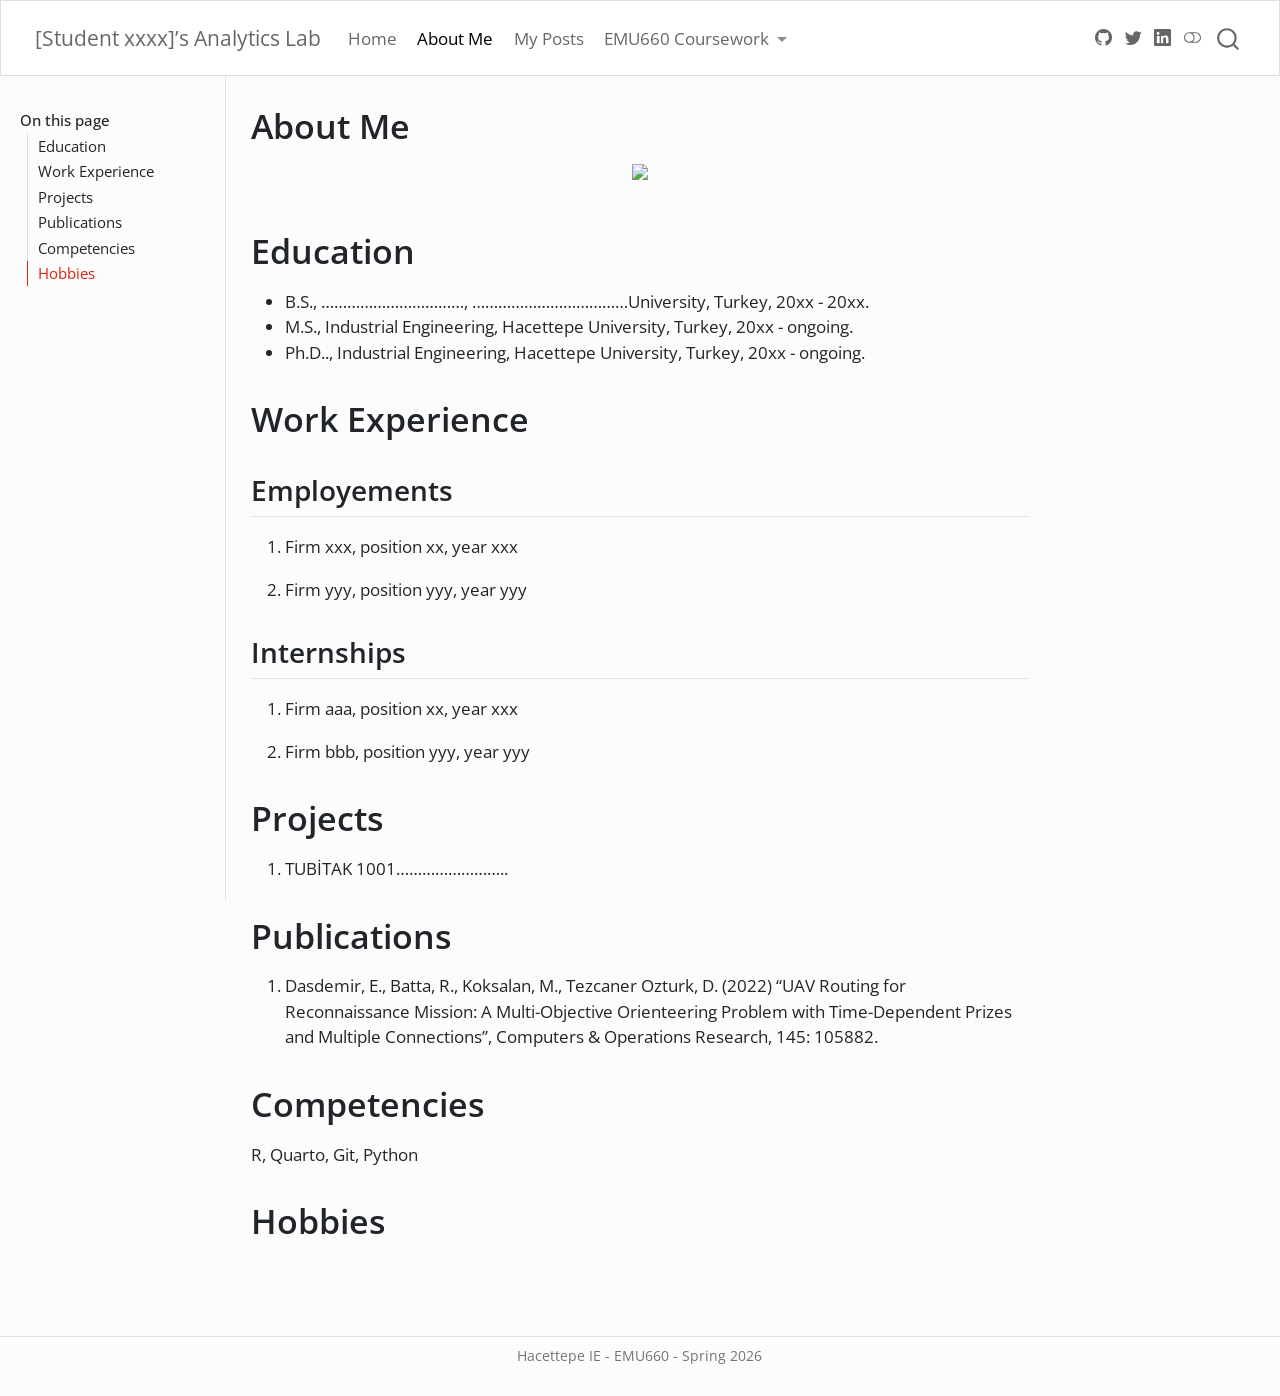
==== docs/about.html @ 0a6770cc "initial website render" ====
<!DOCTYPE html>
<html xmlns="http://www.w3.org/1999/xhtml" lang="en" xml:lang="en"><head>

<meta charset="utf-8">
<meta name="generator" content="quarto-1.8.25">

<meta name="viewport" content="width=device-width, initial-scale=1.0, user-scalable=yes">


<title>About Me – [Student xxxx]’s Analytics Lab</title>
<style>
code{white-space: pre-wrap;}
span.smallcaps{font-variant: small-caps;}
div.columns{display: flex; gap: min(4vw, 1.5em);}
div.column{flex: auto; overflow-x: auto;}
div.hanging-indent{margin-left: 1.5em; text-indent: -1.5em;}
ul.task-list{list-style: none;}
ul.task-list li input[type="checkbox"] {
  width: 0.8em;
  margin: 0 0.8em 0.2em -1em; /* quarto-specific, see https://github.com/quarto-dev/quarto-cli/issues/4556 */ 
  vertical-align: middle;
}
</style>


<script src="site_libs/quarto-nav/quarto-nav.js"></script>
<script src="site_libs/quarto-nav/headroom.min.js"></script>
<script src="site_libs/clipboard/clipboard.min.js"></script>
<script src="site_libs/quarto-search/autocomplete.umd.js"></script>
<script src="site_libs/quarto-search/fuse.min.js"></script>
<script src="site_libs/quarto-search/quarto-search.js"></script>
<meta name="quarto:offset" content="./">
<script src="site_libs/quarto-html/quarto.js" type="module"></script>
<script src="site_libs/quarto-html/tabsets/tabsets.js" type="module"></script>
<script src="site_libs/quarto-html/axe/axe-check.js" type="module"></script>
<script src="site_libs/quarto-html/popper.min.js"></script>
<script src="site_libs/quarto-html/tippy.umd.min.js"></script>
<script src="site_libs/quarto-html/anchor.min.js"></script>
<link href="site_libs/quarto-html/tippy.css" rel="stylesheet">
<link href="site_libs/quarto-html/quarto-syntax-highlighting-7b89279ff1a6dce999919e0e67d4d9ec.css" rel="stylesheet" class="quarto-color-scheme" id="quarto-text-highlighting-styles">
<link href="site_libs/quarto-html/quarto-syntax-highlighting-dark-707d8167ce6003fca903bfe2be84ab7f.css" rel="stylesheet" class="quarto-color-scheme quarto-color-alternate" id="quarto-text-highlighting-styles">
<link href="site_libs/quarto-html/quarto-syntax-highlighting-7b89279ff1a6dce999919e0e67d4d9ec.css" rel="stylesheet" class="quarto-color-scheme-extra" id="quarto-text-highlighting-styles">
<script src="site_libs/bootstrap/bootstrap.min.js"></script>
<link href="site_libs/bootstrap/bootstrap-icons.css" rel="stylesheet">
<link href="site_libs/bootstrap/bootstrap-b09ffb0c710b10090e35f4f5c8599541.min.css" rel="stylesheet" append-hash="true" class="quarto-color-scheme" id="quarto-bootstrap" data-mode="light">
<link href="site_libs/bootstrap/bootstrap-dark-5b22ffe13dd2aa798062e3956142f8dd.min.css" rel="stylesheet" append-hash="true" class="quarto-color-scheme quarto-color-alternate" id="quarto-bootstrap" data-mode="dark">
<link href="site_libs/bootstrap/bootstrap-b09ffb0c710b10090e35f4f5c8599541.min.css" rel="stylesheet" append-hash="true" class="quarto-color-scheme-extra" id="quarto-bootstrap" data-mode="light">
<script id="quarto-search-options" type="application/json">{
  "location": "navbar",
  "copy-button": false,
  "collapse-after": 3,
  "panel-placement": "end",
  "type": "overlay",
  "limit": 50,
  "keyboard-shortcut": [
    "f",
    "/",
    "s"
  ],
  "show-item-context": false,
  "language": {
    "search-no-results-text": "No results",
    "search-matching-documents-text": "matching documents",
    "search-copy-link-title": "Copy link to search",
    "search-hide-matches-text": "Hide additional matches",
    "search-more-match-text": "more match in this document",
    "search-more-matches-text": "more matches in this document",
    "search-clear-button-title": "Clear",
    "search-text-placeholder": "",
    "search-detached-cancel-button-title": "Cancel",
    "search-submit-button-title": "Submit",
    "search-label": "Search"
  }
}</script>


<link rel="stylesheet" href="styles.css">
</head>

<body class="docked nav-fixed quarto-light"><script id="quarto-html-before-body" type="application/javascript">
    const toggleBodyColorMode = (bsSheetEl) => {
      const mode = bsSheetEl.getAttribute("data-mode");
      const bodyEl = window.document.querySelector("body");
      if (mode === "dark") {
        bodyEl.classList.add("quarto-dark");
        bodyEl.classList.remove("quarto-light");
      } else {
        bodyEl.classList.add("quarto-light");
        bodyEl.classList.remove("quarto-dark");
      }
    }
    const toggleBodyColorPrimary = () => {
      const bsSheetEl = window.document.querySelector("link#quarto-bootstrap:not([rel=disabled-stylesheet])");
      if (bsSheetEl) {
        toggleBodyColorMode(bsSheetEl);
      }
    }
    const setColorSchemeToggle = (alternate) => {
      const toggles = window.document.querySelectorAll('.quarto-color-scheme-toggle');
      for (let i=0; i < toggles.length; i++) {
        const toggle = toggles[i];
        if (toggle) {
          if (alternate) {
            toggle.classList.add("alternate");
          } else {
            toggle.classList.remove("alternate");
          }
        }
      }
    };
    const toggleColorMode = (alternate) => {
      // Switch the stylesheets
      const primaryStylesheets = window.document.querySelectorAll('link.quarto-color-scheme:not(.quarto-color-alternate)');
      const alternateStylesheets = window.document.querySelectorAll('link.quarto-color-scheme.quarto-color-alternate');
      manageTransitions('#quarto-margin-sidebar .nav-link', false);
      if (alternate) {
        // note: dark is layered on light, we don't disable primary!
        enableStylesheet(alternateStylesheets);
        for (const sheetNode of alternateStylesheets) {
          if (sheetNode.id === "quarto-bootstrap") {
            toggleBodyColorMode(sheetNode);
          }
        }
      } else {
        disableStylesheet(alternateStylesheets);
        enableStylesheet(primaryStylesheets)
        toggleBodyColorPrimary();
      }
      manageTransitions('#quarto-margin-sidebar .nav-link', true);
      // Switch the toggles
      setColorSchemeToggle(alternate)
      // Hack to workaround the fact that safari doesn't
      // properly recolor the scrollbar when toggling (#1455)
      if (navigator.userAgent.indexOf('Safari') > 0 && navigator.userAgent.indexOf('Chrome') == -1) {
        manageTransitions("body", false);
        window.scrollTo(0, 1);
        setTimeout(() => {
          window.scrollTo(0, 0);
          manageTransitions("body", true);
        }, 40);
      }
    }
    const disableStylesheet = (stylesheets) => {
      for (let i=0; i < stylesheets.length; i++) {
        const stylesheet = stylesheets[i];
        stylesheet.rel = 'disabled-stylesheet';
      }
    }
    const enableStylesheet = (stylesheets) => {
      for (let i=0; i < stylesheets.length; i++) {
        const stylesheet = stylesheets[i];
        if(stylesheet.rel !== 'stylesheet') { // for Chrome, which will still FOUC without this check
          stylesheet.rel = 'stylesheet';
        }
      }
    }
    const manageTransitions = (selector, allowTransitions) => {
      const els = window.document.querySelectorAll(selector);
      for (let i=0; i < els.length; i++) {
        const el = els[i];
        if (allowTransitions) {
          el.classList.remove('notransition');
        } else {
          el.classList.add('notransition');
        }
      }
    }
    const isFileUrl = () => {
      return window.location.protocol === 'file:';
    }
    const hasAlternateSentinel = () => {
      let styleSentinel = getColorSchemeSentinel();
      if (styleSentinel !== null) {
        return styleSentinel === "alternate";
      } else {
        return false;
      }
    }
    const setStyleSentinel = (alternate) => {
      const value = alternate ? "alternate" : "default";
      if (!isFileUrl()) {
        window.localStorage.setItem("quarto-color-scheme", value);
      } else {
        localAlternateSentinel = value;
      }
    }
    const getColorSchemeSentinel = () => {
      if (!isFileUrl()) {
        const storageValue = window.localStorage.getItem("quarto-color-scheme");
        return storageValue != null ? storageValue : localAlternateSentinel;
      } else {
        return localAlternateSentinel;
      }
    }
    const toggleGiscusIfUsed = (isAlternate, darkModeDefault) => {
      const baseTheme = document.querySelector('#giscus-base-theme')?.value ?? 'light';
      const alternateTheme = document.querySelector('#giscus-alt-theme')?.value ?? 'dark';
      let newTheme = '';
      if(authorPrefersDark) {
        newTheme = isAlternate ? baseTheme : alternateTheme;
      } else {
        newTheme = isAlternate ? alternateTheme : baseTheme;
      }
      const changeGiscusTheme = () => {
        // From: https://github.com/giscus/giscus/issues/336
        const sendMessage = (message) => {
          const iframe = document.querySelector('iframe.giscus-frame');
          if (!iframe) return;
          iframe.contentWindow.postMessage({ giscus: message }, 'https://giscus.app');
        }
        sendMessage({
          setConfig: {
            theme: newTheme
          }
        });
      }
      const isGiscussLoaded = window.document.querySelector('iframe.giscus-frame') !== null;
      if (isGiscussLoaded) {
        changeGiscusTheme();
      }
    };
    const authorPrefersDark = false;
    const darkModeDefault = authorPrefersDark;
      document.querySelector('link#quarto-text-highlighting-styles.quarto-color-scheme-extra').rel = 'disabled-stylesheet';
      document.querySelector('link#quarto-bootstrap.quarto-color-scheme-extra').rel = 'disabled-stylesheet';
    let localAlternateSentinel = darkModeDefault ? 'alternate' : 'default';
    // Dark / light mode switch
    window.quartoToggleColorScheme = () => {
      // Read the current dark / light value
      let toAlternate = !hasAlternateSentinel();
      toggleColorMode(toAlternate);
      setStyleSentinel(toAlternate);
      toggleGiscusIfUsed(toAlternate, darkModeDefault);
      window.dispatchEvent(new Event('resize'));
    };
    // Switch to dark mode if need be
    if (hasAlternateSentinel()) {
      toggleColorMode(true);
    } else {
      toggleColorMode(false);
    }
  </script>

<div id="quarto-search-results"></div>
  <header id="quarto-header" class="headroom fixed-top">
    <nav class="navbar navbar-expand-lg " data-bs-theme="dark">
      <div class="navbar-container container-fluid">
      <div class="navbar-brand-container mx-auto">
    <a href="./index.html" class="navbar-brand navbar-brand-logo">
    </a>
    <a class="navbar-brand" href="./index.html">
    <span class="navbar-title">[Student xxxx]’s Analytics Lab</span>
    </a>
  </div>
            <div id="quarto-search" class="" title="Search"></div>
          <button class="navbar-toggler" type="button" data-bs-toggle="collapse" data-bs-target="#navbarCollapse" aria-controls="navbarCollapse" role="menu" aria-expanded="false" aria-label="Toggle navigation" onclick="if (window.quartoToggleHeadroom) { window.quartoToggleHeadroom(); }">
  <span class="navbar-toggler-icon"></span>
</button>
          <div class="collapse navbar-collapse" id="navbarCollapse">
            <ul class="navbar-nav navbar-nav-scroll me-auto">
  <li class="nav-item">
    <a class="nav-link" href="./index.html"> 
<span class="menu-text">Home</span></a>
  </li>  
  <li class="nav-item">
    <a class="nav-link active" href="./about.html" aria-current="page"> 
<span class="menu-text">About Me</span></a>
  </li>  
  <li class="nav-item">
    <a class="nav-link" href="./posts.html"> 
<span class="menu-text">My Posts</span></a>
  </li>  
  <li class="nav-item dropdown ">
    <a class="nav-link dropdown-toggle" href="#" id="nav-menu-emu660-coursework" role="link" data-bs-toggle="dropdown" aria-expanded="false">
 <span class="menu-text">EMU660 Coursework</span>
    </a>
    <ul class="dropdown-menu" aria-labelledby="nav-menu-emu660-coursework">    
        <li>
    <a class="dropdown-item" href="./assignments.html">
 <span class="dropdown-text">Assignments</span></a>
  </li>  
        <li>
    <a class="dropdown-item" href="./project.html">
 <span class="dropdown-text">Project</span></a>
  </li>  
    </ul>
  </li>
</ul>
          </div> <!-- /navcollapse -->
            <div class="quarto-navbar-tools tools-wide">
    <a href="https://twitter.com" title="" class="quarto-navigation-tool px-1" aria-label=""><i class="bi bi-github"></i></a>
    <a href="https://twitter.com" title="" class="quarto-navigation-tool px-1" aria-label=""><i class="bi bi-twitter"></i></a>
    <a href="https://linkedin.com" title="" class="quarto-navigation-tool px-1" aria-label=""><i class="bi bi-linkedin"></i></a>
  <a href="" class="quarto-color-scheme-toggle quarto-navigation-tool  px-1" onclick="window.quartoToggleColorScheme(); return false;" title="Toggle dark mode"><i class="bi"></i></a>
</div>
      </div> <!-- /container-fluid -->
    </nav>
</header>
<!-- content -->
<div id="quarto-content" class="quarto-container page-columns page-rows-contents page-layout-article page-navbar">
<!-- sidebar -->
  <nav id="quarto-sidebar" class="sidebar collapse collapse-horizontal quarto-sidebar-collapse-item sidebar-navigation docked overflow-auto">
    <nav id="TOC" role="doc-toc" class="toc-active">
    <h2 id="toc-title">On this page</h2>
   
  <ul>
  <li><a href="#education" id="toc-education" class="nav-link active" data-scroll-target="#education">Education</a></li>
  <li><a href="#work-experience" id="toc-work-experience" class="nav-link" data-scroll-target="#work-experience">Work Experience</a>
  <ul class="collapse">
  <li><a href="#employements" id="toc-employements" class="nav-link" data-scroll-target="#employements">Employements</a></li>
  <li><a href="#internships" id="toc-internships" class="nav-link" data-scroll-target="#internships">Internships</a></li>
  </ul></li>
  <li><a href="#projects" id="toc-projects" class="nav-link" data-scroll-target="#projects">Projects</a></li>
  <li><a href="#publications" id="toc-publications" class="nav-link" data-scroll-target="#publications">Publications</a></li>
  <li><a href="#competencies" id="toc-competencies" class="nav-link" data-scroll-target="#competencies">Competencies</a></li>
  <li><a href="#hobbies" id="toc-hobbies" class="nav-link" data-scroll-target="#hobbies">Hobbies</a></li>
  </ul>
</nav>
</nav>
<div id="quarto-sidebar-glass" class="quarto-sidebar-collapse-item" data-bs-toggle="collapse" data-bs-target=".quarto-sidebar-collapse-item"></div>
<!-- margin-sidebar -->
    <div id="quarto-margin-sidebar" class="sidebar margin-sidebar zindex-bottom">
    </div>
<!-- main -->
<main class="content" id="quarto-document-content">


<header id="title-block-header" class="quarto-title-block default">
<div class="quarto-title">
<h1 class="title">About Me</h1>
</div>



<div class="quarto-title-meta">

    
  
    
  </div>
  


</header>


<div class="quarto-figure quarto-figure-center">
<figure class="figure">
<p><img src="assets/images/vesikalik.jpeg" class="img-fluid quarto-figure quarto-figure-center figure-img"></p>
</figure>
</div>
<section id="education" class="level1">
<h1>Education</h1>
<ul>
<li>B.S., ……………………………, ………………………………University, Turkey, 20xx - 20xx.</li>
<li>M.S., Industrial Engineering, Hacettepe University, Turkey, 20xx - ongoing.</li>
<li>Ph.D.., Industrial Engineering, Hacettepe University, Turkey, 20xx - ongoing.</li>
</ul>
</section>
<section id="work-experience" class="level1">
<h1>Work Experience</h1>
<section id="employements" class="level2">
<h2 class="anchored" data-anchor-id="employements">Employements</h2>
<ol type="1">
<li><p>Firm xxx, position xx, year xxx</p></li>
<li><p>Firm yyy, position yyy, year yyy</p></li>
</ol>
</section>
<section id="internships" class="level2">
<h2 class="anchored" data-anchor-id="internships">Internships</h2>
<ol type="1">
<li><p>Firm aaa, position xx, year xxx</p></li>
<li><p>Firm bbb, position yyy, year yyy</p></li>
</ol>
</section>
</section>
<section id="projects" class="level1">
<h1>Projects</h1>
<ol type="1">
<li>TUBİTAK 1001……………………..</li>
</ol>
</section>
<section id="publications" class="level1">
<h1>Publications</h1>
<ol type="1">
<li>Dasdemir, E., Batta, R., Koksalan, M., Tezcaner Ozturk, D. (2022) “UAV Routing for Reconnaissance Mission: A Multi-Objective Orienteering Problem with Time-Dependent Prizes and Multiple Connections”, Computers &amp; Operations Research, 145: 105882.</li>
</ol>
</section>
<section id="competencies" class="level1">
<h1>Competencies</h1>
<p>R, Quarto, Git, Python</p>
</section>
<section id="hobbies" class="level1">
<h1>Hobbies</h1>


</section>

<a onclick="window.scrollTo(0, 0); return false;" role="button" id="quarto-back-to-top"><i class="bi bi-arrow-up"></i> Back to top</a></main> <!-- /main -->
<script id="quarto-html-after-body" type="application/javascript">
  window.document.addEventListener("DOMContentLoaded", function (event) {
    // Ensure there is a toggle, if there isn't float one in the top right
    if (window.document.querySelector('.quarto-color-scheme-toggle') === null) {
      const a = window.document.createElement('a');
      a.classList.add('top-right');
      a.classList.add('quarto-color-scheme-toggle');
      a.href = "";
      a.onclick = function() { try { window.quartoToggleColorScheme(); } catch {} return false; };
      const i = window.document.createElement("i");
      i.classList.add('bi');
      a.appendChild(i);
      window.document.body.appendChild(a);
    }
    setColorSchemeToggle(hasAlternateSentinel())
    const icon = "";
    const anchorJS = new window.AnchorJS();
    anchorJS.options = {
      placement: 'right',
      icon: icon
    };
    anchorJS.add('.anchored');
    const isCodeAnnotation = (el) => {
      for (const clz of el.classList) {
        if (clz.startsWith('code-annotation-')) {                     
          return true;
        }
      }
      return false;
    }
    const onCopySuccess = function(e) {
      // button target
      const button = e.trigger;
      // don't keep focus
      button.blur();
      // flash "checked"
      button.classList.add('code-copy-button-checked');
      var currentTitle = button.getAttribute("title");
      button.setAttribute("title", "Copied!");
      let tooltip;
      if (window.bootstrap) {
        button.setAttribute("data-bs-toggle", "tooltip");
        button.setAttribute("data-bs-placement", "left");
        button.setAttribute("data-bs-title", "Copied!");
        tooltip = new bootstrap.Tooltip(button, 
          { trigger: "manual", 
            customClass: "code-copy-button-tooltip",
            offset: [0, -8]});
        tooltip.show();    
      }
      setTimeout(function() {
        if (tooltip) {
          tooltip.hide();
          button.removeAttribute("data-bs-title");
          button.removeAttribute("data-bs-toggle");
          button.removeAttribute("data-bs-placement");
        }
        button.setAttribute("title", currentTitle);
        button.classList.remove('code-copy-button-checked');
      }, 1000);
      // clear code selection
      e.clearSelection();
    }
    const getTextToCopy = function(trigger) {
      const outerScaffold = trigger.parentElement.cloneNode(true);
      const codeEl = outerScaffold.querySelector('code');
      for (const childEl of codeEl.children) {
        if (isCodeAnnotation(childEl)) {
          childEl.remove();
        }
      }
      return codeEl.innerText;
    }
    const clipboard = new window.ClipboardJS('.code-copy-button:not([data-in-quarto-modal])', {
      text: getTextToCopy
    });
    clipboard.on('success', onCopySuccess);
    if (window.document.getElementById('quarto-embedded-source-code-modal')) {
      const clipboardModal = new window.ClipboardJS('.code-copy-button[data-in-quarto-modal]', {
        text: getTextToCopy,
        container: window.document.getElementById('quarto-embedded-source-code-modal')
      });
      clipboardModal.on('success', onCopySuccess);
    }
      var localhostRegex = new RegExp(/^(?:http|https):\/\/localhost\:?[0-9]*\//);
      var mailtoRegex = new RegExp(/^mailto:/);
        var filterRegex = new RegExp('/' + window.location.host + '/');
      var isInternal = (href) => {
          return filterRegex.test(href) || localhostRegex.test(href) || mailtoRegex.test(href);
      }
      // Inspect non-navigation links and adorn them if external
     var links = window.document.querySelectorAll('a[href]:not(.nav-link):not(.navbar-brand):not(.toc-action):not(.sidebar-link):not(.sidebar-item-toggle):not(.pagination-link):not(.no-external):not([aria-hidden]):not(.dropdown-item):not(.quarto-navigation-tool):not(.about-link)');
      for (var i=0; i<links.length; i++) {
        const link = links[i];
        if (!isInternal(link.href)) {
          // undo the damage that might have been done by quarto-nav.js in the case of
          // links that we want to consider external
          if (link.dataset.originalHref !== undefined) {
            link.href = link.dataset.originalHref;
          }
        }
      }
    function tippyHover(el, contentFn, onTriggerFn, onUntriggerFn) {
      const config = {
        allowHTML: true,
        maxWidth: 500,
        delay: 100,
        arrow: false,
        appendTo: function(el) {
            return el.parentElement;
        },
        interactive: true,
        interactiveBorder: 10,
        theme: 'quarto',
        placement: 'bottom-start',
      };
      if (contentFn) {
        config.content = contentFn;
      }
      if (onTriggerFn) {
        config.onTrigger = onTriggerFn;
      }
      if (onUntriggerFn) {
        config.onUntrigger = onUntriggerFn;
      }
      window.tippy(el, config); 
    }
    const noterefs = window.document.querySelectorAll('a[role="doc-noteref"]');
    for (var i=0; i<noterefs.length; i++) {
      const ref = noterefs[i];
      tippyHover(ref, function() {
        // use id or data attribute instead here
        let href = ref.getAttribute('data-footnote-href') || ref.getAttribute('href');
        try { href = new URL(href).hash; } catch {}
        const id = href.replace(/^#\/?/, "");
        const note = window.document.getElementById(id);
        if (note) {
          return note.innerHTML;
        } else {
          return "";
        }
      });
    }
    const xrefs = window.document.querySelectorAll('a.quarto-xref');
    const processXRef = (id, note) => {
      // Strip column container classes
      const stripColumnClz = (el) => {
        el.classList.remove("page-full", "page-columns");
        if (el.children) {
          for (const child of el.children) {
            stripColumnClz(child);
          }
        }
      }
      stripColumnClz(note)
      if (id === null || id.startsWith('sec-')) {
        // Special case sections, only their first couple elements
        const container = document.createElement("div");
        if (note.children && note.children.length > 2) {
          container.appendChild(note.children[0].cloneNode(true));
          for (let i = 1; i < note.children.length; i++) {
            const child = note.children[i];
            if (child.tagName === "P" && child.innerText === "") {
              continue;
            } else {
              container.appendChild(child.cloneNode(true));
              break;
            }
          }
          if (window.Quarto?.typesetMath) {
            window.Quarto.typesetMath(container);
          }
          return container.innerHTML
        } else {
          if (window.Quarto?.typesetMath) {
            window.Quarto.typesetMath(note);
          }
          return note.innerHTML;
        }
      } else {
        // Remove any anchor links if they are present
        const anchorLink = note.querySelector('a.anchorjs-link');
        if (anchorLink) {
          anchorLink.remove();
        }
        if (window.Quarto?.typesetMath) {
          window.Quarto.typesetMath(note);
        }
        if (note.classList.contains("callout")) {
          return note.outerHTML;
        } else {
          return note.innerHTML;
        }
      }
    }
    for (var i=0; i<xrefs.length; i++) {
      const xref = xrefs[i];
      tippyHover(xref, undefined, function(instance) {
        instance.disable();
        let url = xref.getAttribute('href');
        let hash = undefined; 
        if (url.startsWith('#')) {
          hash = url;
        } else {
          try { hash = new URL(url).hash; } catch {}
        }
        if (hash) {
          const id = hash.replace(/^#\/?/, "");
          const note = window.document.getElementById(id);
          if (note !== null) {
            try {
              const html = processXRef(id, note.cloneNode(true));
              instance.setContent(html);
            } finally {
              instance.enable();
              instance.show();
            }
          } else {
            // See if we can fetch this
            fetch(url.split('#')[0])
            .then(res => res.text())
            .then(html => {
              const parser = new DOMParser();
              const htmlDoc = parser.parseFromString(html, "text/html");
              const note = htmlDoc.getElementById(id);
              if (note !== null) {
                const html = processXRef(id, note);
                instance.setContent(html);
              } 
            }).finally(() => {
              instance.enable();
              instance.show();
            });
          }
        } else {
          // See if we can fetch a full url (with no hash to target)
          // This is a special case and we should probably do some content thinning / targeting
          fetch(url)
          .then(res => res.text())
          .then(html => {
            const parser = new DOMParser();
            const htmlDoc = parser.parseFromString(html, "text/html");
            const note = htmlDoc.querySelector('main.content');
            if (note !== null) {
              // This should only happen for chapter cross references
              // (since there is no id in the URL)
              // remove the first header
              if (note.children.length > 0 && note.children[0].tagName === "HEADER") {
                note.children[0].remove();
              }
              const html = processXRef(null, note);
              instance.setContent(html);
            } 
          }).finally(() => {
            instance.enable();
            instance.show();
          });
        }
      }, function(instance) {
      });
    }
        let selectedAnnoteEl;
        const selectorForAnnotation = ( cell, annotation) => {
          let cellAttr = 'data-code-cell="' + cell + '"';
          let lineAttr = 'data-code-annotation="' +  annotation + '"';
          const selector = 'span[' + cellAttr + '][' + lineAttr + ']';
          return selector;
        }
        const selectCodeLines = (annoteEl) => {
          const doc = window.document;
          const targetCell = annoteEl.getAttribute("data-target-cell");
          const targetAnnotation = annoteEl.getAttribute("data-target-annotation");
          const annoteSpan = window.document.querySelector(selectorForAnnotation(targetCell, targetAnnotation));
          const lines = annoteSpan.getAttribute("data-code-lines").split(",");
          const lineIds = lines.map((line) => {
            return targetCell + "-" + line;
          })
          let top = null;
          let height = null;
          let parent = null;
          if (lineIds.length > 0) {
              //compute the position of the single el (top and bottom and make a div)
              const el = window.document.getElementById(lineIds[0]);
              top = el.offsetTop;
              height = el.offsetHeight;
              parent = el.parentElement.parentElement;
            if (lineIds.length > 1) {
              const lastEl = window.document.getElementById(lineIds[lineIds.length - 1]);
              const bottom = lastEl.offsetTop + lastEl.offsetHeight;
              height = bottom - top;
            }
            if (top !== null && height !== null && parent !== null) {
              // cook up a div (if necessary) and position it 
              let div = window.document.getElementById("code-annotation-line-highlight");
              if (div === null) {
                div = window.document.createElement("div");
                div.setAttribute("id", "code-annotation-line-highlight");
                div.style.position = 'absolute';
                parent.appendChild(div);
              }
              div.style.top = top - 2 + "px";
              div.style.height = height + 4 + "px";
              div.style.left = 0;
              let gutterDiv = window.document.getElementById("code-annotation-line-highlight-gutter");
              if (gutterDiv === null) {
                gutterDiv = window.document.createElement("div");
                gutterDiv.setAttribute("id", "code-annotation-line-highlight-gutter");
                gutterDiv.style.position = 'absolute';
                const codeCell = window.document.getElementById(targetCell);
                const gutter = codeCell.querySelector('.code-annotation-gutter');
                gutter.appendChild(gutterDiv);
              }
              gutterDiv.style.top = top - 2 + "px";
              gutterDiv.style.height = height + 4 + "px";
            }
            selectedAnnoteEl = annoteEl;
          }
        };
        const unselectCodeLines = () => {
          const elementsIds = ["code-annotation-line-highlight", "code-annotation-line-highlight-gutter"];
          elementsIds.forEach((elId) => {
            const div = window.document.getElementById(elId);
            if (div) {
              div.remove();
            }
          });
          selectedAnnoteEl = undefined;
        };
          // Handle positioning of the toggle
      window.addEventListener(
        "resize",
        throttle(() => {
          elRect = undefined;
          if (selectedAnnoteEl) {
            selectCodeLines(selectedAnnoteEl);
          }
        }, 10)
      );
      function throttle(fn, ms) {
      let throttle = false;
      let timer;
        return (...args) => {
          if(!throttle) { // first call gets through
              fn.apply(this, args);
              throttle = true;
          } else { // all the others get throttled
              if(timer) clearTimeout(timer); // cancel #2
              timer = setTimeout(() => {
                fn.apply(this, args);
                timer = throttle = false;
              }, ms);
          }
        };
      }
        // Attach click handler to the DT
        const annoteDls = window.document.querySelectorAll('dt[data-target-cell]');
        for (const annoteDlNode of annoteDls) {
          annoteDlNode.addEventListener('click', (event) => {
            const clickedEl = event.target;
            if (clickedEl !== selectedAnnoteEl) {
              unselectCodeLines();
              const activeEl = window.document.querySelector('dt[data-target-cell].code-annotation-active');
              if (activeEl) {
                activeEl.classList.remove('code-annotation-active');
              }
              selectCodeLines(clickedEl);
              clickedEl.classList.add('code-annotation-active');
            } else {
              // Unselect the line
              unselectCodeLines();
              clickedEl.classList.remove('code-annotation-active');
            }
          });
        }
    const findCites = (el) => {
      const parentEl = el.parentElement;
      if (parentEl) {
        const cites = parentEl.dataset.cites;
        if (cites) {
          return {
            el,
            cites: cites.split(' ')
          };
        } else {
          return findCites(el.parentElement)
        }
      } else {
        return undefined;
      }
    };
    var bibliorefs = window.document.querySelectorAll('a[role="doc-biblioref"]');
    for (var i=0; i<bibliorefs.length; i++) {
      const ref = bibliorefs[i];
      const citeInfo = findCites(ref);
      if (citeInfo) {
        tippyHover(citeInfo.el, function() {
          var popup = window.document.createElement('div');
          citeInfo.cites.forEach(function(cite) {
            var citeDiv = window.document.createElement('div');
            citeDiv.classList.add('hanging-indent');
            citeDiv.classList.add('csl-entry');
            var biblioDiv = window.document.getElementById('ref-' + cite);
            if (biblioDiv) {
              citeDiv.innerHTML = biblioDiv.innerHTML;
            }
            popup.appendChild(citeDiv);
          });
          return popup.innerHTML;
        });
      }
    }
  });
  </script>
</div> <!-- /content -->
<footer class="footer">
  <div class="nav-footer">
    <div class="nav-footer-left">
      &nbsp;
    </div>   
    <div class="nav-footer-center">
<p>Hacettepe IE - EMU660 - Spring 2026</p>
</div>
    <div class="nav-footer-right">
      &nbsp;
    </div>
  </div>
</footer>




</body></html>
---- docs/site_libs/quarto-html/quarto-syntax-highlighting-7b89279ff1a6dce999919e0e67d4d9ec.css ----
/* quarto syntax highlight colors */
:root {
  --quarto-hl-ot-color: #003B4F;
  --quarto-hl-at-color: #657422;
  --quarto-hl-ss-color: #20794D;
  --quarto-hl-an-color: #5E5E5E;
  --quarto-hl-fu-color: #4758AB;
  --quarto-hl-st-color: #20794D;
  --quarto-hl-cf-color: #003B4F;
  --quarto-hl-op-color: #5E5E5E;
  --quarto-hl-er-color: #AD0000;
  --quarto-hl-bn-color: #AD0000;
  --quarto-hl-al-color: #AD0000;
  --quarto-hl-va-color: #111111;
  --quarto-hl-bu-color: inherit;
  --quarto-hl-ex-color: inherit;
  --quarto-hl-pp-color: #AD0000;
  --quarto-hl-in-color: #5E5E5E;
  --quarto-hl-vs-color: #20794D;
  --quarto-hl-wa-color: #5E5E5E;
  --quarto-hl-do-color: #5E5E5E;
  --quarto-hl-im-color: #00769E;
  --quarto-hl-ch-color: #20794D;
  --quarto-hl-dt-color: #AD0000;
  --quarto-hl-fl-color: #AD0000;
  --quarto-hl-co-color: #5E5E5E;
  --quarto-hl-cv-color: #5E5E5E;
  --quarto-hl-cn-color: #8f5902;
  --quarto-hl-sc-color: #5E5E5E;
  --quarto-hl-dv-color: #AD0000;
  --quarto-hl-kw-color: #003B4F;
}

/* other quarto variables */
:root {
  --quarto-font-monospace: SFMono-Regular, Menlo, Monaco, Consolas, "Liberation Mono", "Courier New", monospace;
}

/* syntax highlight based on Pandoc's rules */
pre > code.sourceCode > span {
  color: #003B4F;
}

code.sourceCode > span {
  color: #003B4F;
}

div.sourceCode,
div.sourceCode pre.sourceCode {
  color: #003B4F;
}

/* Normal */
code span {
  color: #003B4F;
}

/* Alert */
code span.al {
  color: #AD0000;
  font-style: inherit;
}

/* Annotation */
code span.an {
  color: #5E5E5E;
  font-style: inherit;
}

/* Attribute */
code span.at {
  color: #657422;
  font-style: inherit;
}

/* BaseN */
code span.bn {
  color: #AD0000;
  font-style: inherit;
}

/* BuiltIn */
code span.bu {
  font-style: inherit;
}

/* ControlFlow */
code span.cf {
  color: #003B4F;
  font-weight: bold;
  font-style: inherit;
}

/* Char */
code span.ch {
  color: #20794D;
  font-style: inherit;
}

/* Constant */
code span.cn {
  color: #8f5902;
  font-style: inherit;
}

/* Comment */
code span.co {
  color: #5E5E5E;
  font-style: inherit;
}

/* CommentVar */
code span.cv {
  color: #5E5E5E;
  font-style: italic;
}

/* Documentation */
code span.do {
  color: #5E5E5E;
  font-style: italic;
}

/* DataType */
code span.dt {
  color: #AD0000;
  font-style: inherit;
}

/* DecVal */
code span.dv {
  color: #AD0000;
  font-style: inherit;
}

/* Error */
code span.er {
  color: #AD0000;
  font-style: inherit;
}

/* Extension */
code span.ex {
  font-style: inherit;
}

/* Float */
code span.fl {
  color: #AD0000;
  font-style: inherit;
}

/* Function */
code span.fu {
  color: #4758AB;
  font-style: inherit;
}

/* Import */
code span.im {
  color: #00769E;
  font-style: inherit;
}

/* Information */
code span.in {
  color: #5E5E5E;
  font-style: inherit;
}

/* Keyword */
code span.kw {
  color: #003B4F;
  font-weight: bold;
  font-style: inherit;
}

/* Operator */
code span.op {
  color: #5E5E5E;
  font-style: inherit;
}

/* Other */
code span.ot {
  color: #003B4F;
  font-style: inherit;
}

/* Preprocessor */
code span.pp {
  color: #AD0000;
  font-style: inherit;
}

/* SpecialChar */
code span.sc {
  color: #5E5E5E;
  font-style: inherit;
}

/* SpecialString */
code span.ss {
  color: #20794D;
  font-style: inherit;
}

/* String */
code span.st {
  color: #20794D;
  font-style: inherit;
}

/* Variable */
code span.va {
  color: #111111;
  font-style: inherit;
}

/* VerbatimString */
code span.vs {
  color: #20794D;
  font-style: inherit;
}

/* Warning */
code span.wa {
  color: #5E5E5E;
  font-style: italic;
}

.prevent-inlining {
  content: "</";
}

/*# sourceMappingURL=3944bc705cfaf4c80e56f77c5205168a.css.map */
---- docs/site_libs/quarto-html/quarto-syntax-highlighting-dark-707d8167ce6003fca903bfe2be84ab7f.css ----
/* quarto syntax highlight colors */
:root {
  --quarto-hl-al-color: #f07178;
  --quarto-hl-an-color: #d4d0ab;
  --quarto-hl-at-color: #00e0e0;
  --quarto-hl-bn-color: #d4d0ab;
  --quarto-hl-bu-color: #abe338;
  --quarto-hl-ch-color: #abe338;
  --quarto-hl-co-color: #f8f8f2;
  --quarto-hl-cv-color: #ffd700;
  --quarto-hl-cn-color: #ffd700;
  --quarto-hl-cf-color: #ffa07a;
  --quarto-hl-dt-color: #ffa07a;
  --quarto-hl-dv-color: #d4d0ab;
  --quarto-hl-do-color: #f8f8f2;
  --quarto-hl-er-color: #f07178;
  --quarto-hl-ex-color: #00e0e0;
  --quarto-hl-fl-color: #d4d0ab;
  --quarto-hl-fu-color: #ffa07a;
  --quarto-hl-im-color: #abe338;
  --quarto-hl-in-color: #d4d0ab;
  --quarto-hl-kw-color: #ffa07a;
  --quarto-hl-op-color: #ffa07a;
  --quarto-hl-ot-color: #00e0e0;
  --quarto-hl-pp-color: #dcc6e0;
  --quarto-hl-re-color: #00e0e0;
  --quarto-hl-sc-color: #abe338;
  --quarto-hl-ss-color: #abe338;
  --quarto-hl-st-color: #abe338;
  --quarto-hl-va-color: #00e0e0;
  --quarto-hl-vs-color: #abe338;
  --quarto-hl-wa-color: #dcc6e0;
}

/* other quarto variables */
:root {
  --quarto-font-monospace: SFMono-Regular, Menlo, Monaco, Consolas, "Liberation Mono", "Courier New", monospace;
}

/* syntax highlight based on Pandoc's rules */
pre > code.sourceCode > span {
  color: #f8f8f2;
}

code.sourceCode > span {
  color: #f8f8f2;
}

div.sourceCode,
div.sourceCode pre.sourceCode {
  color: #f8f8f2;
}

/* Normal */
code span {
  color: #f8f8f2;
}

/* Alert */
code span.al {
  color: #f07178;
}

/* Annotation */
code span.an {
  color: #d4d0ab;
}

/* Attribute */
code span.at {
  color: #00e0e0;
}

/* BaseN */
code span.bn {
  color: #d4d0ab;
}

/* BuiltIn */
code span.bu {
  color: #abe338;
}

/* ControlFlow */
code span.cf {
  font-weight: bold;
  color: #ffa07a;
}

/* Char */
code span.ch {
  color: #abe338;
}

/* Constant */
code span.cn {
  color: #ffd700;
}

/* Comment */
code span.co {
  font-style: italic;
  color: #f8f8f2;
}

/* CommentVar */
code span.cv {
  color: #ffd700;
}

/* Documentation */
code span.do {
  color: #f8f8f2;
}

/* DataType */
code span.dt {
  color: #ffa07a;
}

/* DecVal */
code span.dv {
  color: #d4d0ab;
}

/* Error */
code span.er {
  color: #f07178;
  text-decoration: underline;
}

/* Extension */
code span.ex {
  font-weight: bold;
  color: #00e0e0;
}

/* Float */
code span.fl {
  color: #d4d0ab;
}

/* Function */
code span.fu {
  color: #ffa07a;
}

/* Import */
code span.im {
  color: #abe338;
}

/* Information */
code span.in {
  color: #d4d0ab;
}

/* Keyword */
code span.kw {
  font-weight: bold;
  color: #ffa07a;
}

/* Operator */
code span.op {
  color: #ffa07a;
}

/* Other */
code span.ot {
  color: #00e0e0;
}

/* Preprocessor */
code span.pp {
  color: #dcc6e0;
}

/* RegionMarker */
code span.re {
  background-color: #f8f8f2;
  color: #00e0e0;
}

/* SpecialChar */
code span.sc {
  color: #abe338;
}

/* SpecialString */
code span.ss {
  color: #abe338;
}

/* String */
code span.st {
  color: #abe338;
}

/* Variable */
code span.va {
  color: #00e0e0;
}

/* VerbatimString */
code span.vs {
  color: #abe338;
}

/* Warning */
code span.wa {
  color: #dcc6e0;
}

.prevent-inlining {
  content: "</";
}

/*# sourceMappingURL=f5ab3bb6f5ded8da9f12dd3a91d3da26.css.map */
---- docs/site_libs/quarto-html/quarto-syntax-highlighting-7b89279ff1a6dce999919e0e67d4d9ec.css ----
/* quarto syntax highlight colors */
:root {
  --quarto-hl-ot-color: #003B4F;
  --quarto-hl-at-color: #657422;
  --quarto-hl-ss-color: #20794D;
  --quarto-hl-an-color: #5E5E5E;
  --quarto-hl-fu-color: #4758AB;
  --quarto-hl-st-color: #20794D;
  --quarto-hl-cf-color: #003B4F;
  --quarto-hl-op-color: #5E5E5E;
  --quarto-hl-er-color: #AD0000;
  --quarto-hl-bn-color: #AD0000;
  --quarto-hl-al-color: #AD0000;
  --quarto-hl-va-color: #111111;
  --quarto-hl-bu-color: inherit;
  --quarto-hl-ex-color: inherit;
  --quarto-hl-pp-color: #AD0000;
  --quarto-hl-in-color: #5E5E5E;
  --quarto-hl-vs-color: #20794D;
  --quarto-hl-wa-color: #5E5E5E;
  --quarto-hl-do-color: #5E5E5E;
  --quarto-hl-im-color: #00769E;
  --quarto-hl-ch-color: #20794D;
  --quarto-hl-dt-color: #AD0000;
  --quarto-hl-fl-color: #AD0000;
  --quarto-hl-co-color: #5E5E5E;
  --quarto-hl-cv-color: #5E5E5E;
  --quarto-hl-cn-color: #8f5902;
  --quarto-hl-sc-color: #5E5E5E;
  --quarto-hl-dv-color: #AD0000;
  --quarto-hl-kw-color: #003B4F;
}

/* other quarto variables */
:root {
  --quarto-font-monospace: SFMono-Regular, Menlo, Monaco, Consolas, "Liberation Mono", "Courier New", monospace;
}

/* syntax highlight based on Pandoc's rules */
pre > code.sourceCode > span {
  color: #003B4F;
}

code.sourceCode > span {
  color: #003B4F;
}

div.sourceCode,
div.sourceCode pre.sourceCode {
  color: #003B4F;
}

/* Normal */
code span {
  color: #003B4F;
}

/* Alert */
code span.al {
  color: #AD0000;
  font-style: inherit;
}

/* Annotation */
code span.an {
  color: #5E5E5E;
  font-style: inherit;
}

/* Attribute */
code span.at {
  color: #657422;
  font-style: inherit;
}

/* BaseN */
code span.bn {
  color: #AD0000;
  font-style: inherit;
}

/* BuiltIn */
code span.bu {
  font-style: inherit;
}

/* ControlFlow */
code span.cf {
  color: #003B4F;
  font-weight: bold;
  font-style: inherit;
}

/* Char */
code span.ch {
  color: #20794D;
  font-style: inherit;
}

/* Constant */
code span.cn {
  color: #8f5902;
  font-style: inherit;
}

/* Comment */
code span.co {
  color: #5E5E5E;
  font-style: inherit;
}

/* CommentVar */
code span.cv {
  color: #5E5E5E;
  font-style: italic;
}

/* Documentation */
code span.do {
  color: #5E5E5E;
  font-style: italic;
}

/* DataType */
code span.dt {
  color: #AD0000;
  font-style: inherit;
}

/* DecVal */
code span.dv {
  color: #AD0000;
  font-style: inherit;
}

/* Error */
code span.er {
  color: #AD0000;
  font-style: inherit;
}

/* Extension */
code span.ex {
  font-style: inherit;
}

/* Float */
code span.fl {
  color: #AD0000;
  font-style: inherit;
}

/* Function */
code span.fu {
  color: #4758AB;
  font-style: inherit;
}

/* Import */
code span.im {
  color: #00769E;
  font-style: inherit;
}

/* Information */
code span.in {
  color: #5E5E5E;
  font-style: inherit;
}

/* Keyword */
code span.kw {
  color: #003B4F;
  font-weight: bold;
  font-style: inherit;
}

/* Operator */
code span.op {
  color: #5E5E5E;
  font-style: inherit;
}

/* Other */
code span.ot {
  color: #003B4F;
  font-style: inherit;
}

/* Preprocessor */
code span.pp {
  color: #AD0000;
  font-style: inherit;
}

/* SpecialChar */
code span.sc {
  color: #5E5E5E;
  font-style: inherit;
}

/* SpecialString */
code span.ss {
  color: #20794D;
  font-style: inherit;
}

/* String */
code span.st {
  color: #20794D;
  font-style: inherit;
}

/* Variable */
code span.va {
  color: #111111;
  font-style: inherit;
}

/* VerbatimString */
code span.vs {
  color: #20794D;
  font-style: inherit;
}

/* Warning */
code span.wa {
  color: #5E5E5E;
  font-style: italic;
}

.prevent-inlining {
  content: "</";
}

/*# sourceMappingURL=3944bc705cfaf4c80e56f77c5205168a.css.map */
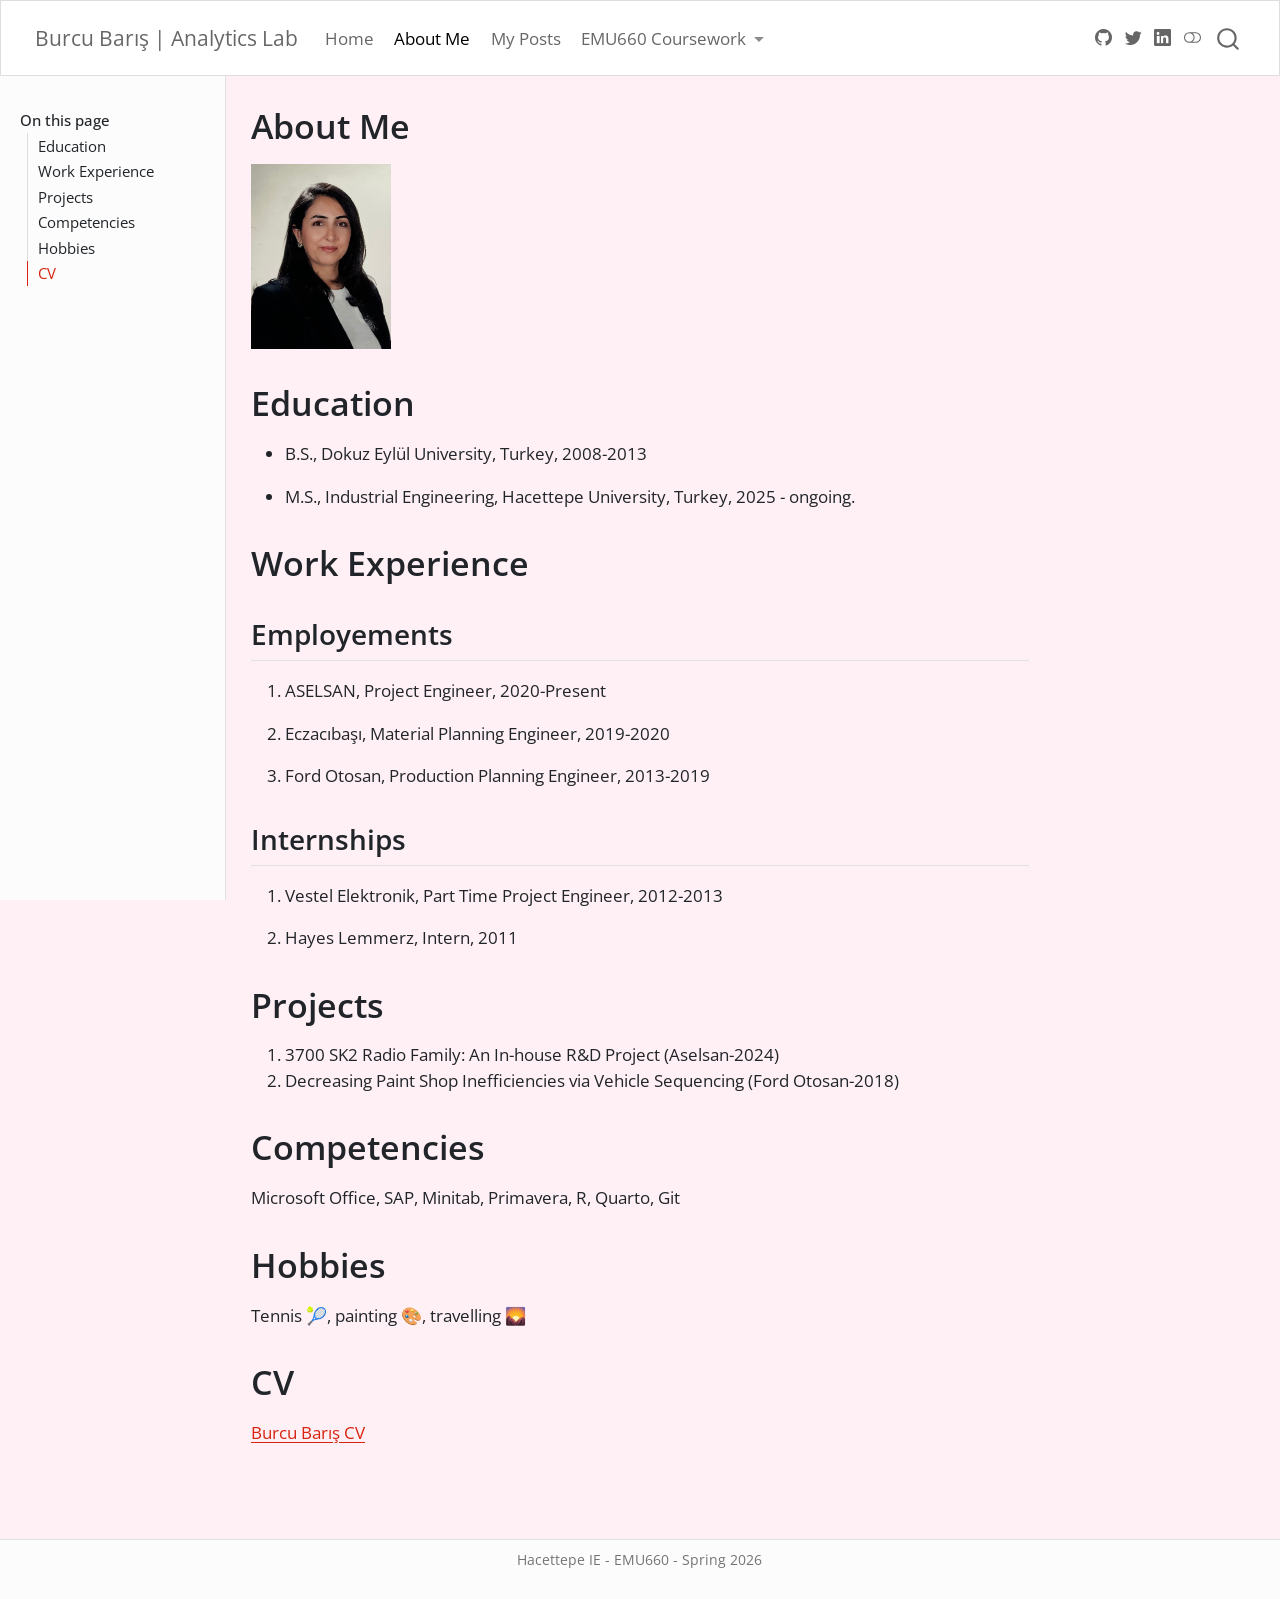
==== commit c51db891: "finish assignment 1" ====
--- a/docs/about.html
+++ b/docs/about.html
@@ -7,7 +7,7 @@
 <meta name="viewport" content="width=device-width, initial-scale=1.0, user-scalable=yes">
 
 
-<title>About Me – [Student xxxx]’s Analytics Lab</title>
+<title>About Me – Burcu Barış | Analytics Lab</title>
 <style>
 code{white-space: pre-wrap;}
 span.smallcaps{font-variant: small-caps;}
@@ -249,7 +249,7 @@
     <a href="./index.html" class="navbar-brand navbar-brand-logo">
     </a>
     <a class="navbar-brand" href="./index.html">
-    <span class="navbar-title">[Student xxxx]’s Analytics Lab</span>
+    <span class="navbar-title">Burcu Barış | Analytics Lab</span>
     </a>
   </div>
             <div id="quarto-search" class="" title="Search"></div>
@@ -311,9 +311,9 @@
   <li><a href="#internships" id="toc-internships" class="nav-link" data-scroll-target="#internships">Internships</a></li>
   </ul></li>
   <li><a href="#projects" id="toc-projects" class="nav-link" data-scroll-target="#projects">Projects</a></li>
-  <li><a href="#publications" id="toc-publications" class="nav-link" data-scroll-target="#publications">Publications</a></li>
   <li><a href="#competencies" id="toc-competencies" class="nav-link" data-scroll-target="#competencies">Competencies</a></li>
   <li><a href="#hobbies" id="toc-hobbies" class="nav-link" data-scroll-target="#hobbies">Hobbies</a></li>
+  <li><a href="#cv" id="toc-cv" class="nav-link" data-scroll-target="#cv">CV</a></li>
   </ul>
 </nav>
 </nav>
@@ -344,17 +344,12 @@
 </header>
 
 
-<div class="quarto-figure quarto-figure-center">
-<figure class="figure">
-<p><img src="assets/images/vesikalik.jpeg" class="img-fluid quarto-figure quarto-figure-center figure-img"></p>
-</figure>
-</div>
+<p><img src="images/clipboard-3780803310.jpeg" class="img-fluid" width="140"></p>
 <section id="education" class="level1">
 <h1>Education</h1>
 <ul>
-<li>B.S., ……………………………, ………………………………University, Turkey, 20xx - 20xx.</li>
-<li>M.S., Industrial Engineering, Hacettepe University, Turkey, 20xx - ongoing.</li>
-<li>Ph.D.., Industrial Engineering, Hacettepe University, Turkey, 20xx - ongoing.</li>
+<li><p>B.S., Dokuz Eylül University, Turkey, 2008-2013</p></li>
+<li><p>M.S., Industrial Engineering, Hacettepe University, Turkey, 2025 - ongoing.</p></li>
 </ul>
 </section>
 <section id="work-experience" class="level1">
@@ -362,36 +357,37 @@
 <section id="employements" class="level2">
 <h2 class="anchored" data-anchor-id="employements">Employements</h2>
 <ol type="1">
-<li><p>Firm xxx, position xx, year xxx</p></li>
-<li><p>Firm yyy, position yyy, year yyy</p></li>
+<li><p>ASELSAN, Project Engineer, 2020-Present</p></li>
+<li><p>Eczacıbaşı, Material Planning Engineer, 2019-2020</p></li>
+<li><p>Ford Otosan, Production Planning Engineer, 2013-2019</p></li>
 </ol>
 </section>
 <section id="internships" class="level2">
 <h2 class="anchored" data-anchor-id="internships">Internships</h2>
 <ol type="1">
-<li><p>Firm aaa, position xx, year xxx</p></li>
-<li><p>Firm bbb, position yyy, year yyy</p></li>
+<li><p>Vestel Elektronik, Part Time Project Engineer, 2012-2013</p></li>
+<li><p>Hayes Lemmerz, Intern, 2011</p></li>
 </ol>
 </section>
 </section>
 <section id="projects" class="level1">
 <h1>Projects</h1>
 <ol type="1">
-<li>TUBİTAK 1001……………………..</li>
-</ol>
-</section>
-<section id="publications" class="level1">
-<h1>Publications</h1>
-<ol type="1">
-<li>Dasdemir, E., Batta, R., Koksalan, M., Tezcaner Ozturk, D. (2022) “UAV Routing for Reconnaissance Mission: A Multi-Objective Orienteering Problem with Time-Dependent Prizes and Multiple Connections”, Computers &amp; Operations Research, 145: 105882.</li>
+<li>3700 SK2 Radio Family: An In-house R&amp;D Project (Aselsan-2024)</li>
+<li>Decreasing Paint Shop Inefficiencies via Vehicle Sequencing (Ford Otosan-2018)</li>
 </ol>
 </section>
 <section id="competencies" class="level1">
 <h1>Competencies</h1>
-<p>R, Quarto, Git, Python</p>
+<p>Microsoft Office, SAP, Minitab, Primavera, R, Quarto, Git</p>
 </section>
 <section id="hobbies" class="level1">
 <h1>Hobbies</h1>
+<p>Tennis 🎾, painting 🎨, travelling 🌄</p>
+</section>
+<section id="cv" class="level1">
+<h1>CV</h1>
+<p><a href="docs/Burcu_Baris_CV.pdf">Burcu Barış CV</a></p>
 
 
 </section>
--- a/docs/styles.css
+++ b/docs/styles.css
@@ -0,0 +1,4 @@
+/* css styles */
+body {
+  background-color: #fff0f5;
+}
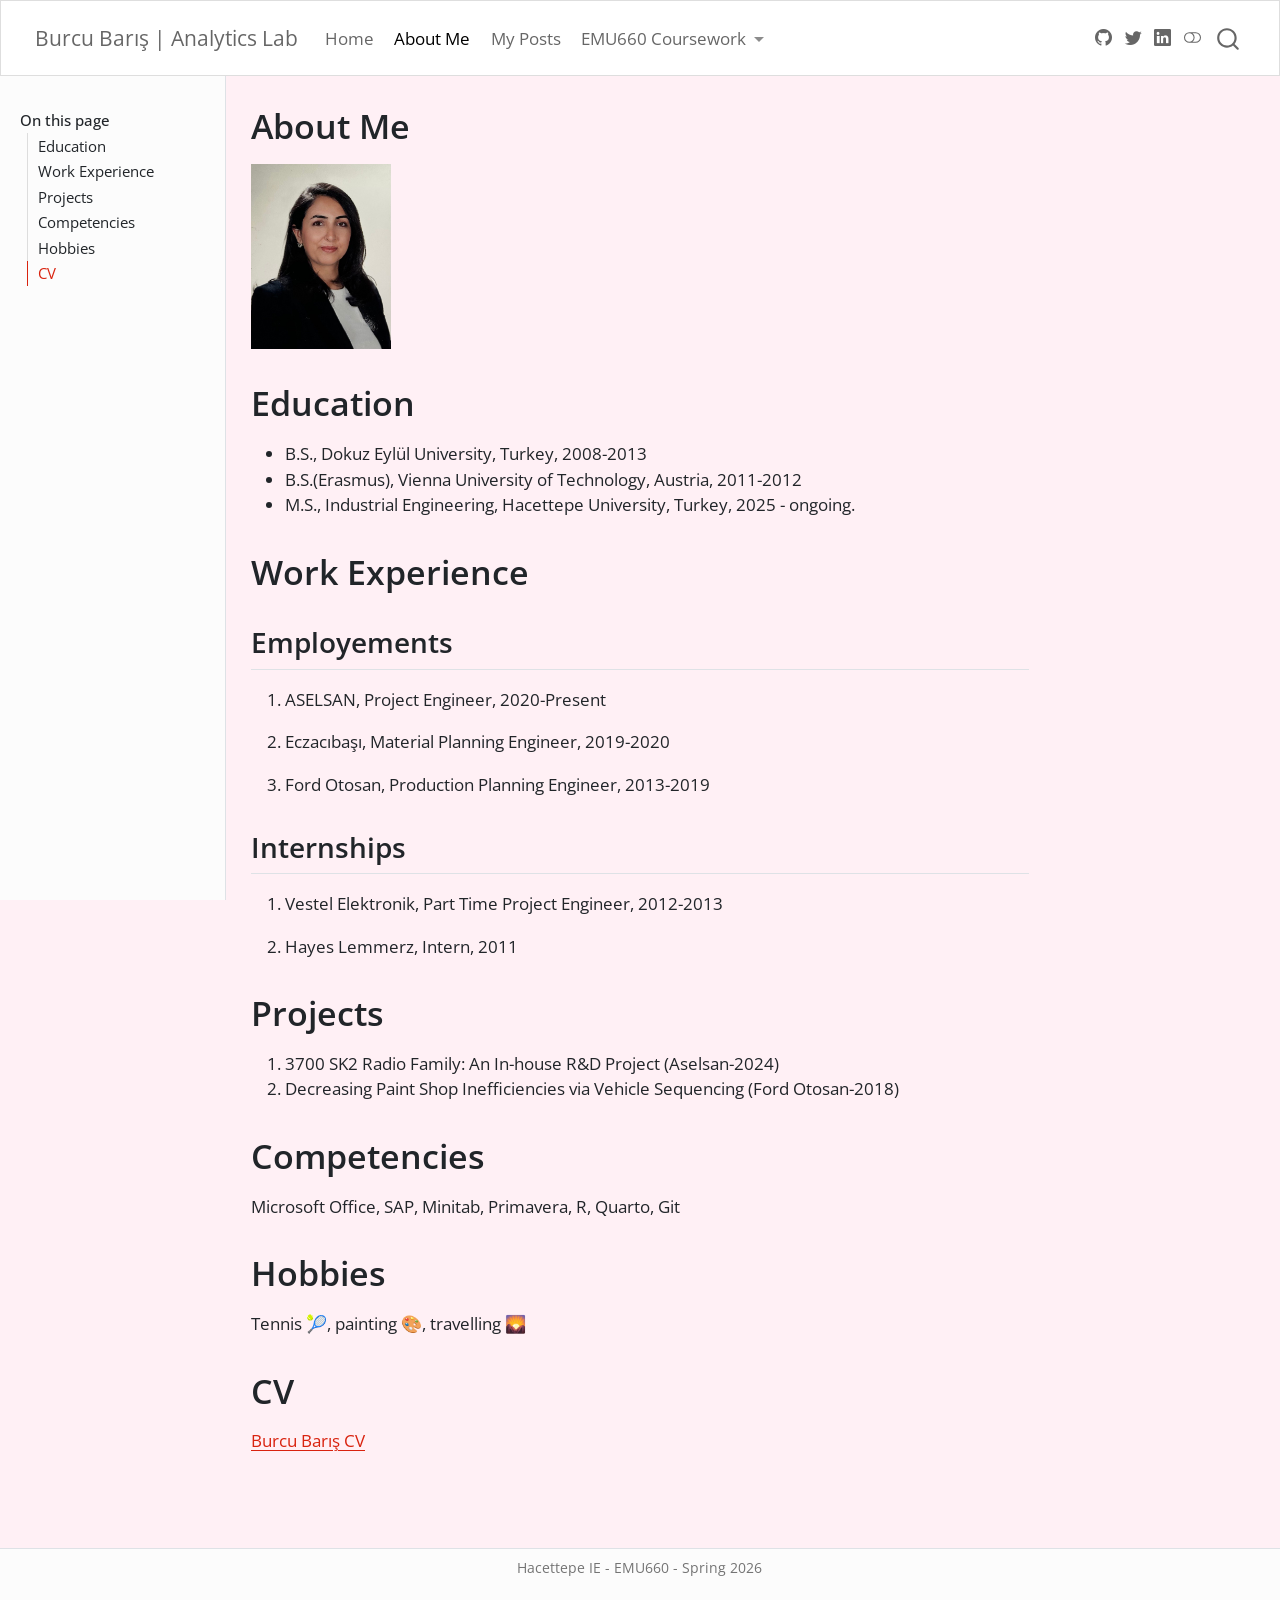
==== commit e2bb1722: "v1" ====
--- a/docs/about.html
+++ b/docs/about.html
@@ -348,8 +348,9 @@
 <section id="education" class="level1">
 <h1>Education</h1>
 <ul>
-<li><p>B.S., Dokuz Eylül University, Turkey, 2008-2013</p></li>
-<li><p>M.S., Industrial Engineering, Hacettepe University, Turkey, 2025 - ongoing.</p></li>
+<li>B.S., Dokuz Eylül University, Turkey, 2008-2013</li>
+<li>B.S.(Erasmus), Vienna University of Technology, Austria, 2011-2012</li>
+<li>M.S., Industrial Engineering, Hacettepe University, Turkey, 2025 - ongoing.</li>
 </ul>
 </section>
 <section id="work-experience" class="level1">
